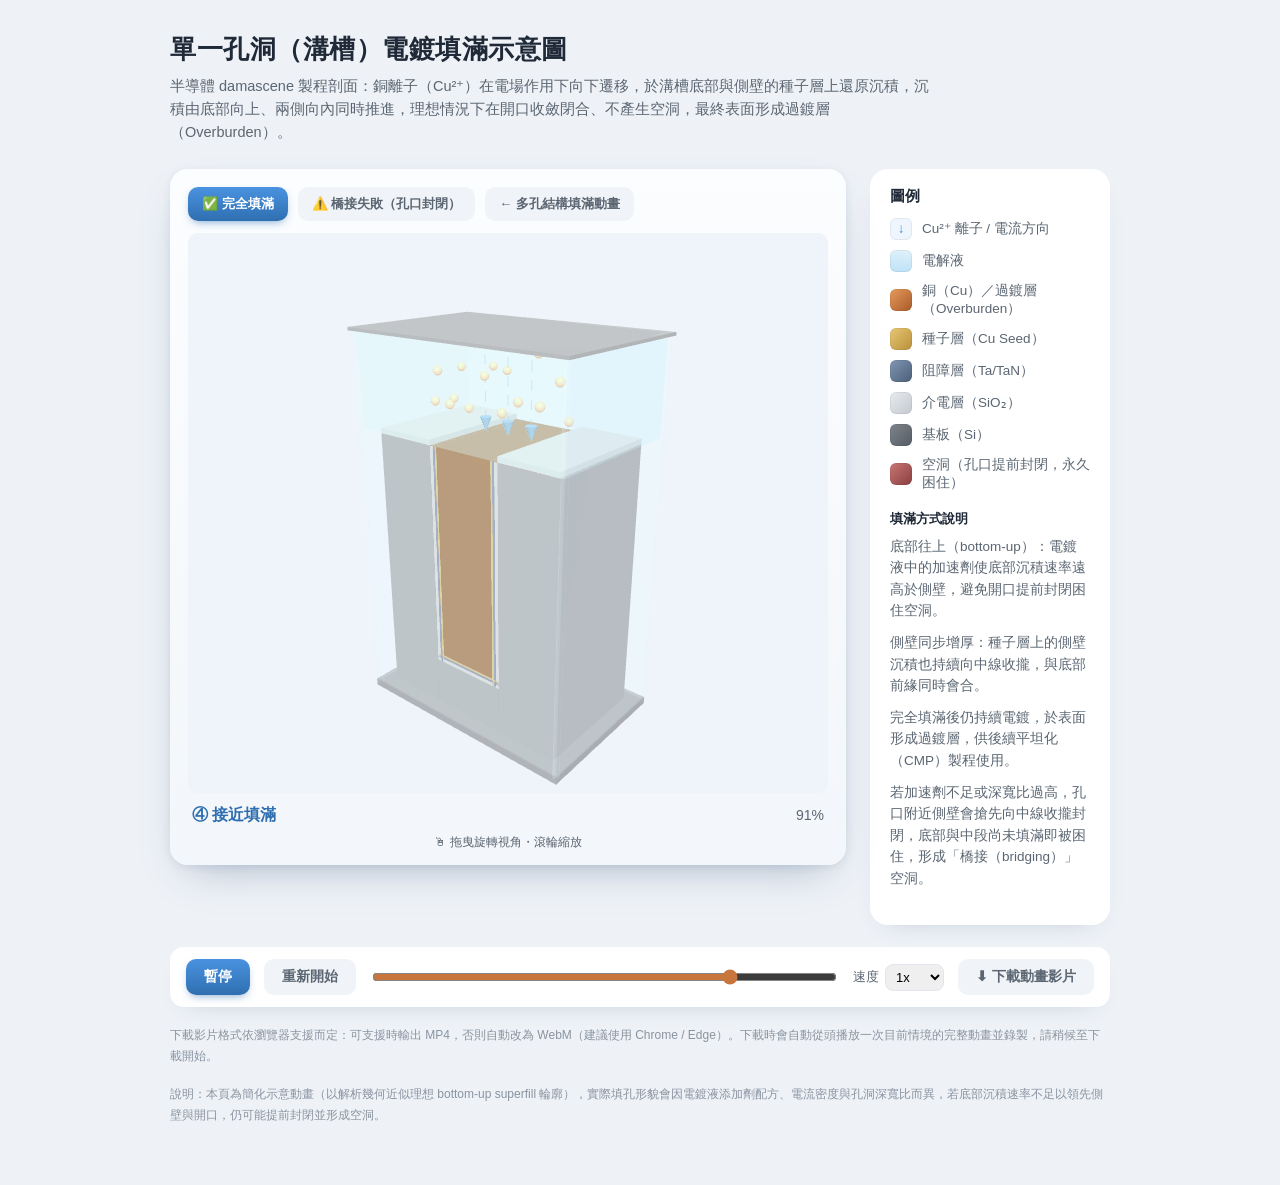
==== web/single-via.html @ df59aa09 "Initial commit: 多孔結構與單一孔洞電鍍填滿動畫 3D 互動式電鍍填滿視覺化：多孔顆粒床（成功／橋接失敗雙情境）與單一孔洞 （damascene 溝槽剖面，成功／橋接失敗雙情境），皆支援" ====
<!DOCTYPE html>
<html lang="zh-Hant">
<head>
<meta charset="UTF-8">
<meta name="viewport" content="width=device-width, initial-scale=1.0">
<title>單一孔洞電鍍填滿示意圖</title>
<link rel="stylesheet" href="style.css">
</head>
<body>
<div class="page">

  <header class="page-header">
    <h1>單一孔洞（溝槽）電鍍填滿示意圖</h1>
    <p class="subtitle">半導體 damascene 製程剖面：銅離子（Cu²⁺）在電場作用下向下遷移，於溝槽底部與側壁的種子層上還原沉積，沉積由底部向上、兩側向內同時推進，理想情況下在開口收斂閉合、不產生空洞，最終表面形成過鍍層（Overburden）。</p>
  </header>

  <div class="stage">

    <div class="canvas-card">
      <div class="scenario-switch">
        <button id="scenarioSuccessBtn" class="ctrl-btn" aria-label="成功填滿情境">✅ 完全填滿</button>
        <button id="scenarioFailureBtn" class="ctrl-btn ghost" aria-label="橋接失敗情境">⚠️ 橋接失敗（孔口封閉）</button>
        <a class="ctrl-btn ghost" href="index.html">← 多孔結構填滿動畫</a>
      </div>
      <canvas id="simCanvas"></canvas>

      <div class="stage-banner">
        <span id="stageLabel" class="stage-label">初始結構</span>
        <span id="stagePercent" class="stage-percent">0%</span>
      </div>
      <p class="drag-hint">🖱 拖曳旋轉視角・滾輪縮放</p>
    </div>

    <aside class="legend">
      <h2>圖例</h2>
      <ul>
        <li><span class="swatch arrow-swatch">↓</span>Cu²⁺ 離子 / 電流方向</li>
        <li><span class="swatch" style="background:linear-gradient(#dff1fb,#bfe2f7)"></span>電解液</li>
        <li><span class="swatch" style="background:linear-gradient(135deg,#e69b5c,#a85a29)"></span>銅（Cu）／過鍍層（Overburden）</li>
        <li><span class="swatch" style="background:linear-gradient(135deg,#e8c876,#b98f38)"></span>種子層（Cu Seed）</li>
        <li><span class="swatch" style="background:linear-gradient(135deg,#7f96b3,#4c5f78)"></span>阻障層（Ta/TaN）</li>
        <li><span class="swatch" style="background:linear-gradient(135deg,#e8ebee,#c3c9d0)"></span>介電層（SiO₂）</li>
        <li><span class="swatch" style="background:linear-gradient(135deg,#7d848c,#565c63)"></span>基板（Si）</li>
        <li><span class="swatch" style="background:linear-gradient(135deg,#c97575,#8a3f3f)"></span>空洞（孔口提前封閉，永久困住）</li>
      </ul>

      <div class="info-block">
        <h3>填滿方式說明</h3>
        <ul class="factors">
          <li>底部往上（bottom-up）：電鍍液中的加速劑使底部沉積速率遠高於側壁，避免開口提前封閉困住空洞。</li>
          <li>側壁同步增厚：種子層上的側壁沉積也持續向中線收攏，與底部前緣同時會合。</li>
          <li>完全填滿後仍持續電鍍，於表面形成過鍍層，供後續平坦化（CMP）製程使用。</li>
          <li>若加速劑不足或深寬比過高，孔口附近側壁會搶先向中線收攏封閉，底部與中段尚未填滿即被困住，形成「橋接（bridging）」空洞。</li>
        </ul>
      </div>
    </aside>
  </div>

  <div class="controls">
    <button id="playBtn" class="ctrl-btn" aria-label="播放/暫停">暫停</button>
    <button id="restartBtn" class="ctrl-btn ghost" aria-label="重新開始">重新開始</button>

    <input id="frameSlider" type="range" min="0" max="1" value="0" step="1">

    <label class="speed-label">
      速度
      <select id="speedSelect">
        <option value="0.5">0.5x</option>
        <option value="1" selected>1x</option>
        <option value="2">2x</option>
        <option value="4">4x</option>
      </select>
    </label>

    <button id="downloadBtn" class="ctrl-btn ghost" aria-label="下載動畫影片">⬇ 下載動畫影片</button>
  </div>

  <p class="footnote">下載影片格式依瀏覽器支援而定：可支援時輸出 MP4，否則自動改為 WebM（建議使用 Chrome / Edge）。下載時會自動從頭播放一次目前情境的完整動畫並錄製，請稍候至下載開始。</p>

  <p class="footnote">說明：本頁為簡化示意動畫（以解析幾何近似理想 bottom-up superfill 輪廓），實際填孔形貌會因電鍍液添加劑配方、電流密度與孔洞深寬比而異，若底部沉積速率不足以領先側壁與開口，仍可能提前封閉並形成空洞。</p>

</div>

<script src="via-data.js"></script>
<script src="vendor/three.min.js"></script>
<script src="single-via.js"></script>
</body>
</html>
---- web/style.css ----
:root {
  --ink: #1f2937;
  --ink-soft: #5b6672;
  --page-bg: #eef2f7;
  --card-bg: #ffffff;
  --accent: #2f6fb0;
  --line: #e1e6ec;
}

* { box-sizing: border-box; }

html, body {
  margin: 0;
  padding: 0;
  background: var(--page-bg);
  color: var(--ink);
  font-family: "Noto Sans TC", "Microsoft JhengHei", "PingFang TC", -apple-system,
    BlinkMacSystemFont, "Segoe UI", sans-serif;
}

.page {
  max-width: 980px;
  margin: 0 auto;
  padding: 32px 20px 48px;
}

.page-header h1 {
  font-size: 26px;
  margin: 0 0 8px;
  letter-spacing: 0.02em;
}

.page-header .subtitle {
  margin: 0;
  color: var(--ink-soft);
  font-size: 14.5px;
  line-height: 1.6;
  max-width: 760px;
}

.stage {
  display: flex;
  gap: 24px;
  align-items: flex-start;
  margin-top: 24px;
  flex-wrap: wrap;
}

.canvas-card {
  position: relative;
  background: linear-gradient(180deg, #fbfdff, #f3f6fa);
  border-radius: 18px;
  box-shadow: 0 18px 40px -18px rgba(30, 60, 100, 0.35), 0 2px 8px rgba(30, 60, 100, 0.08);
  padding: 18px 18px 14px;
  flex: 0 0 auto;
}

.scenario-switch {
  display: flex;
  gap: 10px;
  margin-bottom: 12px;
  flex-wrap: wrap;
}

.scenario-switch .ctrl-btn {
  padding: 8px 14px;
  font-size: 13px;
}

#simCanvas {
  display: block;
  border-radius: 10px;
  cursor: grab;
}

.drag-hint {
  margin: 8px 4px 0;
  font-size: 12px;
  color: var(--ink-soft);
  text-align: center;
}

.stage-banner {
  display: flex;
  align-items: baseline;
  justify-content: space-between;
  margin-top: 12px;
  padding: 0 4px;
}

.stage-label {
  font-size: 16px;
  font-weight: 700;
  color: var(--accent);
}

.stage-percent {
  font-size: 14px;
  font-variant-numeric: tabular-nums;
  color: var(--ink-soft);
}

.legend {
  flex: 1 1 220px;
  min-width: 220px;
  background: var(--card-bg);
  border-radius: 18px;
  padding: 18px 20px;
  box-shadow: 0 10px 26px -18px rgba(30, 60, 100, 0.3);
}

.legend h2 {
  font-size: 15px;
  margin: 0 0 12px;
  color: var(--ink);
}

.legend ul {
  list-style: none;
  margin: 0 0 18px;
  padding: 0;
  display: flex;
  flex-direction: column;
  gap: 10px;
  font-size: 13.5px;
  color: var(--ink-soft);
}

.legend li {
  display: flex;
  align-items: center;
  gap: 10px;
}

.swatch {
  width: 22px;
  height: 22px;
  border-radius: 6px;
  flex: 0 0 auto;
  box-shadow: inset 0 0 0 1px rgba(0, 0, 0, 0.06);
}

.arrow-swatch {
  display: flex;
  align-items: center;
  justify-content: center;
  color: #4f8fd8;
  font-weight: 700;
  background: #eef5fc;
}

.ion-swatch {
  background: #eef5fc;
  display: flex;
  align-items: center;
  justify-content: center;
}

.ion-dot {
  width: 10px;
  height: 10px;
  border-radius: 50%;
  background: radial-gradient(circle at 32% 28%, #d9f7c8, #5fa93c 62%, #3c7524);
  box-shadow: 0 1px 2px rgba(0, 0, 0, 0.25);
}

.info-block h3 {
  font-size: 13px;
  margin: 0 0 8px;
  color: var(--ink);
}

.factors {
  list-style: disc;
  margin: 0;
  padding-left: 18px;
  font-size: 12.5px;
  line-height: 1.6;
  color: var(--ink-soft);
}

.controls {
  margin-top: 22px;
  display: flex;
  align-items: center;
  gap: 14px;
  background: var(--card-bg);
  border-radius: 14px;
  padding: 12px 16px;
  box-shadow: 0 10px 26px -18px rgba(30, 60, 100, 0.3);
  flex-wrap: wrap;
}

.ctrl-btn {
  border: none;
  border-radius: 10px;
  padding: 9px 18px;
  font-size: 14px;
  font-weight: 600;
  cursor: pointer;
  background: linear-gradient(180deg, #4a92e0, #2f6fb0);
  color: #fff;
  box-shadow: 0 4px 10px -4px rgba(47, 111, 176, 0.7);
  text-decoration: none;
  display: inline-block;
}

.ctrl-btn.ghost {
  background: #f0f3f7;
  color: var(--ink-soft);
  box-shadow: none;
}

.ctrl-btn:active { transform: translateY(1px); }

.ctrl-btn:disabled {
  opacity: 0.5;
  cursor: not-allowed;
  transform: none;
}

#frameSlider {
  flex: 1 1 200px;
  accent-color: #c8763c;
}

.speed-label {
  font-size: 13px;
  color: var(--ink-soft);
  display: flex;
  align-items: center;
  gap: 6px;
}

.speed-label select {
  border-radius: 8px;
  border: 1px solid var(--line);
  padding: 4px 6px;
  font-size: 13px;
}

.footnote {
  margin-top: 18px;
  font-size: 12px;
  color: #8993a0;
  line-height: 1.7;
}

@media (max-width: 760px) {
  .stage { flex-direction: column; }
  .canvas-card { width: 100%; }
  #simCanvas { width: 100%; height: auto; }
}
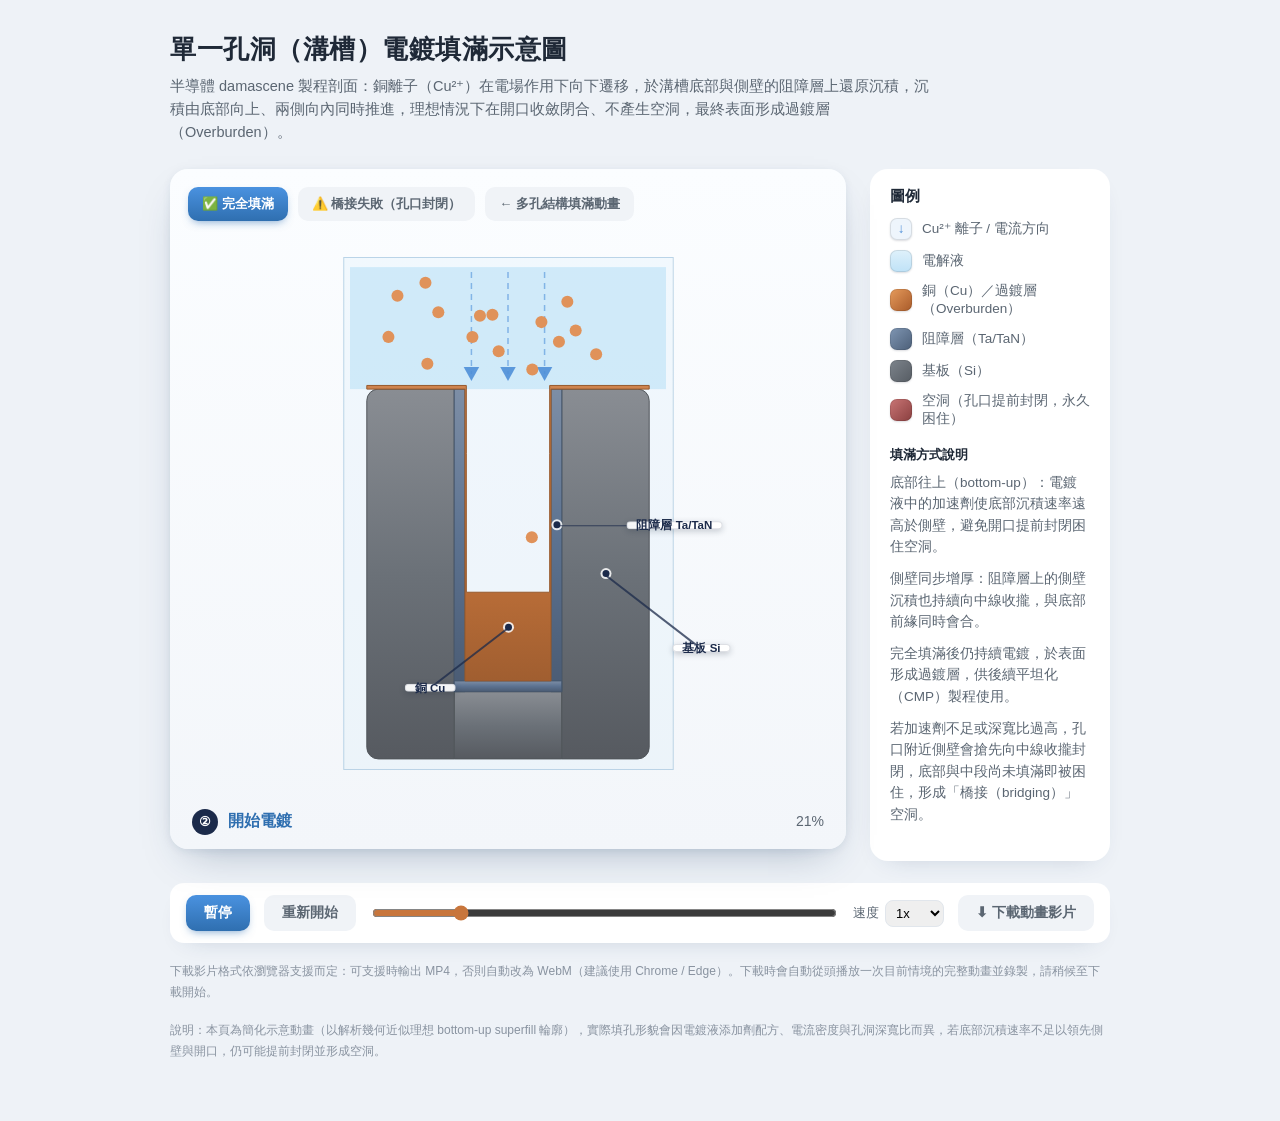
==== commit 87177d72: "Update via animation visual representation: adjust arrow position, separate overburden shape and col" ====
--- a/web/single-via.html
+++ b/web/single-via.html
@@ -11,7 +11,7 @@
 
   <header class="page-header">
     <h1>單一孔洞（溝槽）電鍍填滿示意圖</h1>
-    <p class="subtitle">半導體 damascene 製程剖面：銅離子（Cu²⁺）在電場作用下向下遷移，於溝槽底部與側壁的種子層上還原沉積，沉積由底部向上、兩側向內同時推進，理想情況下在開口收斂閉合、不產生空洞，最終表面形成過鍍層（Overburden）。</p>
+    <p class="subtitle">半導體 damascene 製程剖面：銅離子（Cu²⁺）在電場作用下向下遷移，於溝槽底部與側壁的阻障層上還原沉積，沉積由底部向上、兩側向內同時推進，理想情況下在開口收斂閉合、不產生空洞，最終表面形成過鍍層（Overburden）。</p>
   </header>
 
   <div class="stage">
@@ -22,13 +22,18 @@
         <button id="scenarioFailureBtn" class="ctrl-btn ghost" aria-label="橋接失敗情境">⚠️ 橋接失敗（孔口封閉）</button>
         <a class="ctrl-btn ghost" href="index.html">← 多孔結構填滿動畫</a>
       </div>
-      <canvas id="simCanvas"></canvas>
+      <div class="canvas-wrap">
+        <canvas id="simCanvas"></canvas>
+        <div id="viaLabelLayer" class="via-label-layer"></div>
+      </div>
 
       <div class="stage-banner">
-        <span id="stageLabel" class="stage-label">初始結構</span>
+        <span class="stage-title">
+          <span id="stageBadge" class="stage-badge">①</span>
+          <span id="stageLabel" class="stage-label">初始結構</span>
+        </span>
         <span id="stagePercent" class="stage-percent">0%</span>
       </div>
-      <p class="drag-hint">🖱 拖曳旋轉視角・滾輪縮放</p>
     </div>
 
     <aside class="legend">
@@ -37,9 +42,7 @@
         <li><span class="swatch arrow-swatch">↓</span>Cu²⁺ 離子 / 電流方向</li>
         <li><span class="swatch" style="background:linear-gradient(#dff1fb,#bfe2f7)"></span>電解液</li>
         <li><span class="swatch" style="background:linear-gradient(135deg,#e69b5c,#a85a29)"></span>銅（Cu）／過鍍層（Overburden）</li>
-        <li><span class="swatch" style="background:linear-gradient(135deg,#e8c876,#b98f38)"></span>種子層（Cu Seed）</li>
         <li><span class="swatch" style="background:linear-gradient(135deg,#7f96b3,#4c5f78)"></span>阻障層（Ta/TaN）</li>
-        <li><span class="swatch" style="background:linear-gradient(135deg,#e8ebee,#c3c9d0)"></span>介電層（SiO₂）</li>
         <li><span class="swatch" style="background:linear-gradient(135deg,#7d848c,#565c63)"></span>基板（Si）</li>
         <li><span class="swatch" style="background:linear-gradient(135deg,#c97575,#8a3f3f)"></span>空洞（孔口提前封閉，永久困住）</li>
       </ul>
@@ -48,7 +51,7 @@
         <h3>填滿方式說明</h3>
         <ul class="factors">
           <li>底部往上（bottom-up）：電鍍液中的加速劑使底部沉積速率遠高於側壁，避免開口提前封閉困住空洞。</li>
-          <li>側壁同步增厚：種子層上的側壁沉積也持續向中線收攏，與底部前緣同時會合。</li>
+          <li>側壁同步增厚：阻障層上的側壁沉積也持續向中線收攏，與底部前緣同時會合。</li>
           <li>完全填滿後仍持續電鍍，於表面形成過鍍層，供後續平坦化（CMP）製程使用。</li>
           <li>若加速劑不足或深寬比過高，孔口附近側壁會搶先向中線收攏封閉，底部與中段尚未填滿即被困住，形成「橋接（bridging）」空洞。</li>
         </ul>
@@ -82,7 +85,6 @@
 </div>
 
 <script src="via-data.js"></script>
-<script src="vendor/three.min.js"></script>
 <script src="single-via.js"></script>
 </body>
 </html>
--- a/web/style.css
+++ b/web/style.css
@@ -67,10 +67,58 @@
   font-size: 13px;
 }
 
+.canvas-wrap {
+  position: relative;
+  display: inline-block;
+  line-height: 0;
+}
+
 #simCanvas {
   display: block;
   border-radius: 10px;
-  cursor: grab;
+}
+
+.via-label-layer {
+  position: absolute;
+  inset: 0;
+  overflow: hidden;
+  pointer-events: none;
+}
+
+.via-label-dot {
+  position: absolute;
+  top: 0;
+  left: 0;
+  width: 7px;
+  height: 7px;
+  margin: -3.5px 0 0 -3.5px;
+  border-radius: 50%;
+  background: #1b2a4a;
+  box-shadow: 0 0 0 2px rgba(255, 255, 255, 0.85);
+}
+
+.via-label-line {
+  position: absolute;
+  top: 0;
+  left: 0;
+  height: 1.5px;
+  background: rgba(27, 42, 74, 0.75);
+  transform-origin: 0 50%;
+}
+
+.via-label-badge {
+  position: absolute;
+  top: 0;
+  left: 0;
+  white-space: nowrap;
+  background: rgba(255, 255, 255, 0.94);
+  color: #1b2a4a;
+  font-size: 11.5px;
+  font-weight: 700;
+  padding: 3px 9px;
+  border-radius: 999px;
+  box-shadow: 0 2px 6px rgba(20, 30, 50, 0.22);
+  border: 1px solid rgba(27, 42, 74, 0.15);
 }
 
 .drag-hint {
@@ -86,6 +134,26 @@
   justify-content: space-between;
   margin-top: 12px;
   padding: 0 4px;
+}
+
+.stage-title {
+  display: flex;
+  align-items: center;
+  gap: 10px;
+}
+
+.stage-badge {
+  flex: 0 0 auto;
+  width: 26px;
+  height: 26px;
+  border-radius: 50%;
+  background: #1b2a4a;
+  color: #fff;
+  font-size: 13px;
+  font-weight: 700;
+  display: inline-flex;
+  align-items: center;
+  justify-content: center;
 }
 
 .stage-label {
@@ -135,9 +203,9 @@
 .swatch {
   width: 22px;
   height: 22px;
-  border-radius: 6px;
+  border-radius: 7px;
   flex: 0 0 auto;
-  box-shadow: inset 0 0 0 1px rgba(0, 0, 0, 0.06);
+  box-shadow: inset 0 0 0 1px rgba(0, 0, 0, 0.1), 0 1px 2px rgba(20, 30, 50, 0.15);
 }
 
 .arrow-swatch {
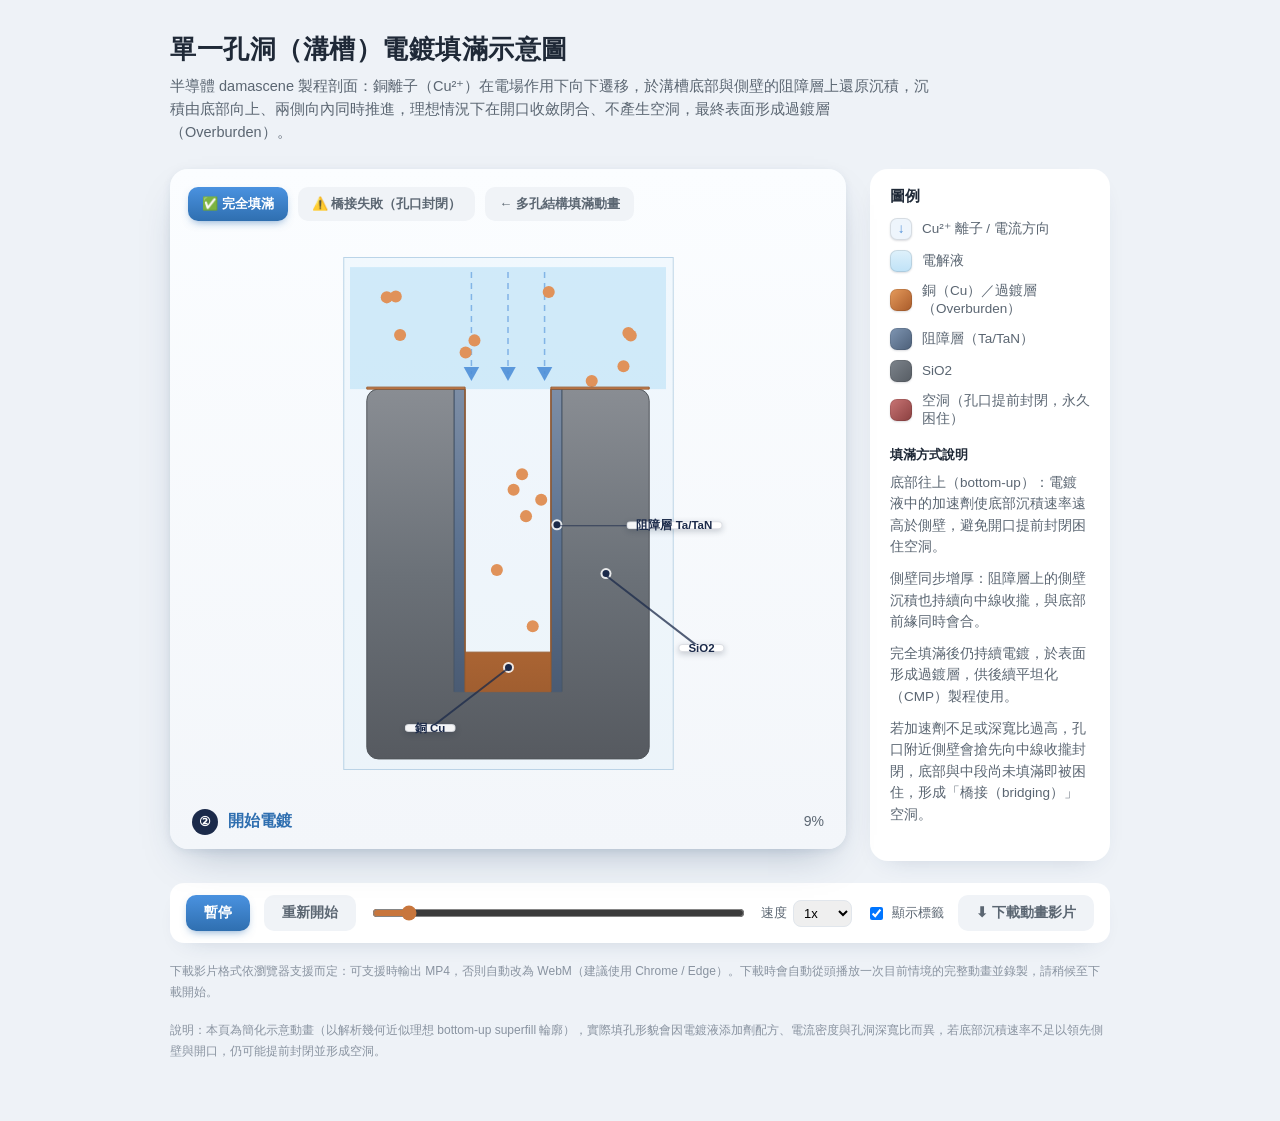
==== commit 8fad1e5c: "Update via plating animation: unified substrate rendering, removed bottom barrier layer, and added l" ====
--- a/web/single-via.html
+++ b/web/single-via.html
@@ -43,7 +43,7 @@
         <li><span class="swatch" style="background:linear-gradient(#dff1fb,#bfe2f7)"></span>電解液</li>
         <li><span class="swatch" style="background:linear-gradient(135deg,#e69b5c,#a85a29)"></span>銅（Cu）／過鍍層（Overburden）</li>
         <li><span class="swatch" style="background:linear-gradient(135deg,#7f96b3,#4c5f78)"></span>阻障層（Ta/TaN）</li>
-        <li><span class="swatch" style="background:linear-gradient(135deg,#7d848c,#565c63)"></span>基板（Si）</li>
+        <li><span class="swatch" style="background:linear-gradient(135deg,#7d848c,#565c63)"></span>SiO2</li>
         <li><span class="swatch" style="background:linear-gradient(135deg,#c97575,#8a3f3f)"></span>空洞（孔口提前封閉，永久困住）</li>
       </ul>
 
@@ -75,6 +75,11 @@
       </select>
     </label>
 
+    <label class="speed-label" style="cursor: pointer;">
+      <input type="checkbox" id="toggleLabelsBtn" checked>
+      顯示標籤
+    </label>
+
     <button id="downloadBtn" class="ctrl-btn ghost" aria-label="下載動畫影片">⬇ 下載動畫影片</button>
   </div>
 
